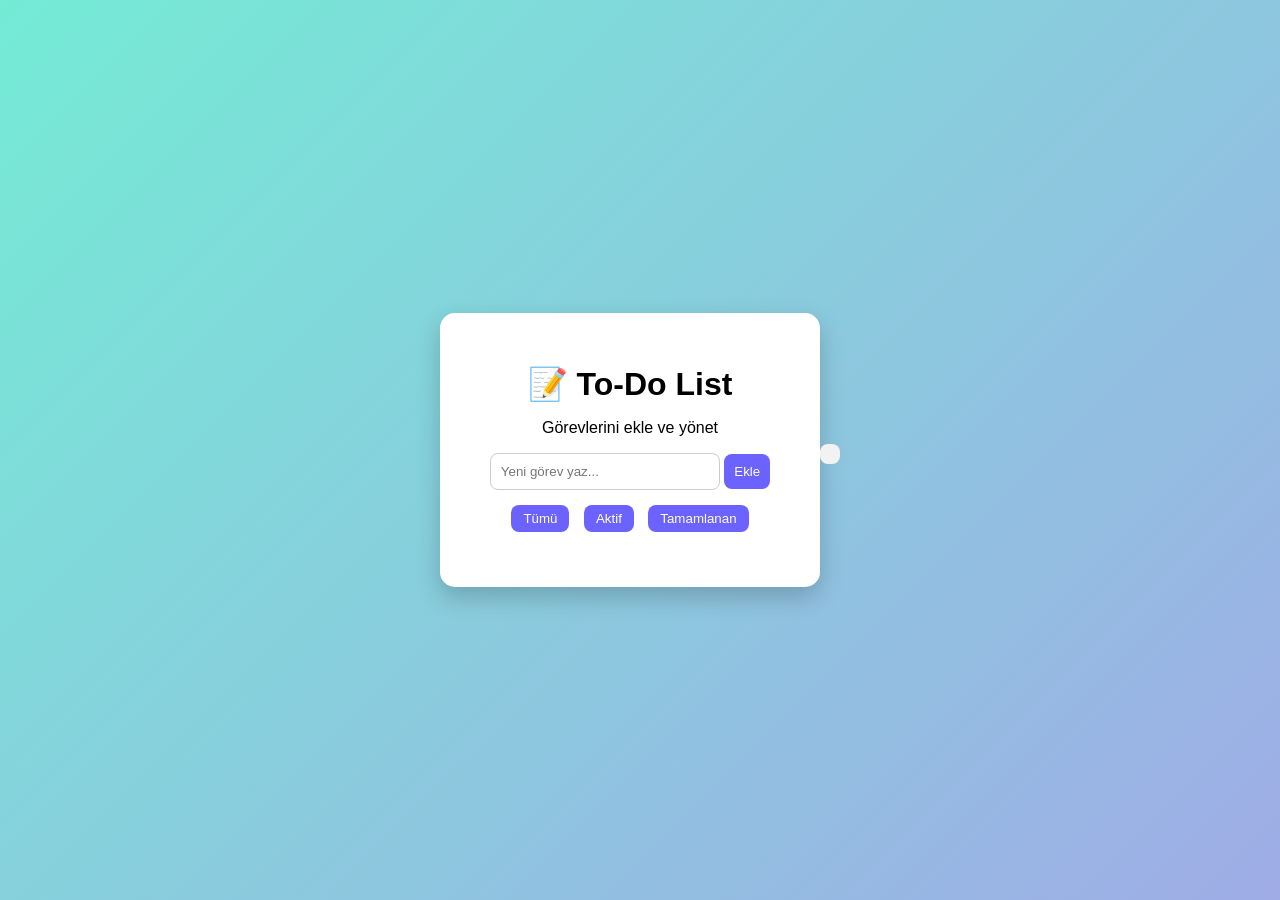
==== index.html @ dcb324ae "html değişti" ====
<!DOCTYPE html>
<html>
<head>
    <title>Melek ToDo App</title>
    <link rel="stylesheet" href="style.css">
</head>
<body>

    <div class="container">
        <h1>📝 To-Do List</h1>
        <p>Görevlerini ekle ve yönet</p>

        <div class="input-area">
            <input type="text" id="taskInput" placeholder="Yeni görev yaz...">
            <button onclick="addTask()">Ekle</button>
        </div>

        <div class="filters">
            <button onclick="filterTasks('all')">Tümü</button>
            <button onclick="filterTasks('active')">Aktif</button>
            <button onclick="filterTasks('completed')">Tamamlanan</button>
        </div>
        <ul id="taskList"></ul>
    </div>
<li>

    <script src="script.js"></script>
</body>
</html>
---- style.css ----
body {
    margin: 0;
    font-family: Arial, sans-serif;
    background: linear-gradient(135deg, #74ebd5, #9face6);
    height: 100vh;
    display: flex;
    justify-content: center;
    align-items: center;
}

.container {
    background: white;
    padding: 30px;
    border-radius: 15px;
    width: 320px;
    text-align: center;
    box-shadow: 0 10px 25px rgba(0,0,0,0.2);
}

h1 {
    margin-bottom: 5px;
}

.input-area {
    margin-top: 15px;
}

input {
    padding: 10px;
    width: 65%;
    border-radius: 8px;
    border: 1px solid #ccc;
}

button {
    padding: 10px;
    border: none;
    background: #6c63ff;
    color: white;
    border-radius: 8px;
    cursor: pointer;
}

button:hover {
    background: #574fd6;
}

ul {
    padding: 0;
    margin-top: 20px;
}

li {
    display: flex;
    align-items: center;
    justify-content: space-between;
    background: #f2f2f2;
    padding: 10px;
    margin-top: 8px;
    border-radius: 8px;
    gap: 10px;
}
li {
    display: flex;
    align-items: center;
    gap: 10px;
}
.filters {
    margin: 10px 0;
}

.filters button {
    margin: 5px;
    padding: 6px 12px;
    cursor: pointer;
}
li span {
    flex: 1;
    word-break: break-word;
}
li button {
    flex-shrink: 0;
}
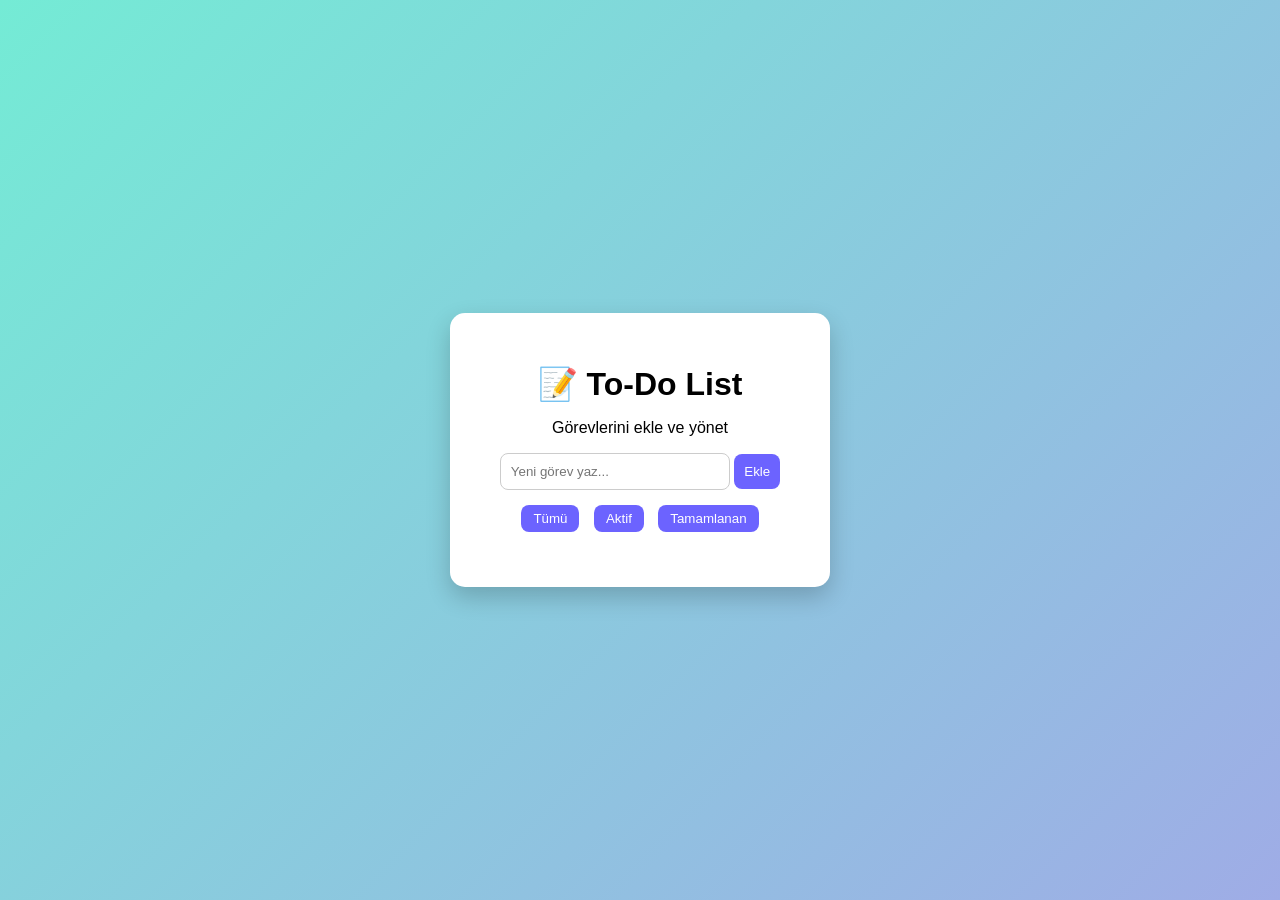
==== commit 922206a7: "html güncellendi" ====
--- a/index.html
+++ b/index.html
@@ -22,7 +22,6 @@
         </div>
         <ul id="taskList"></ul>
     </div>
-<li>
 
     <script src="script.js"></script>
 </body>
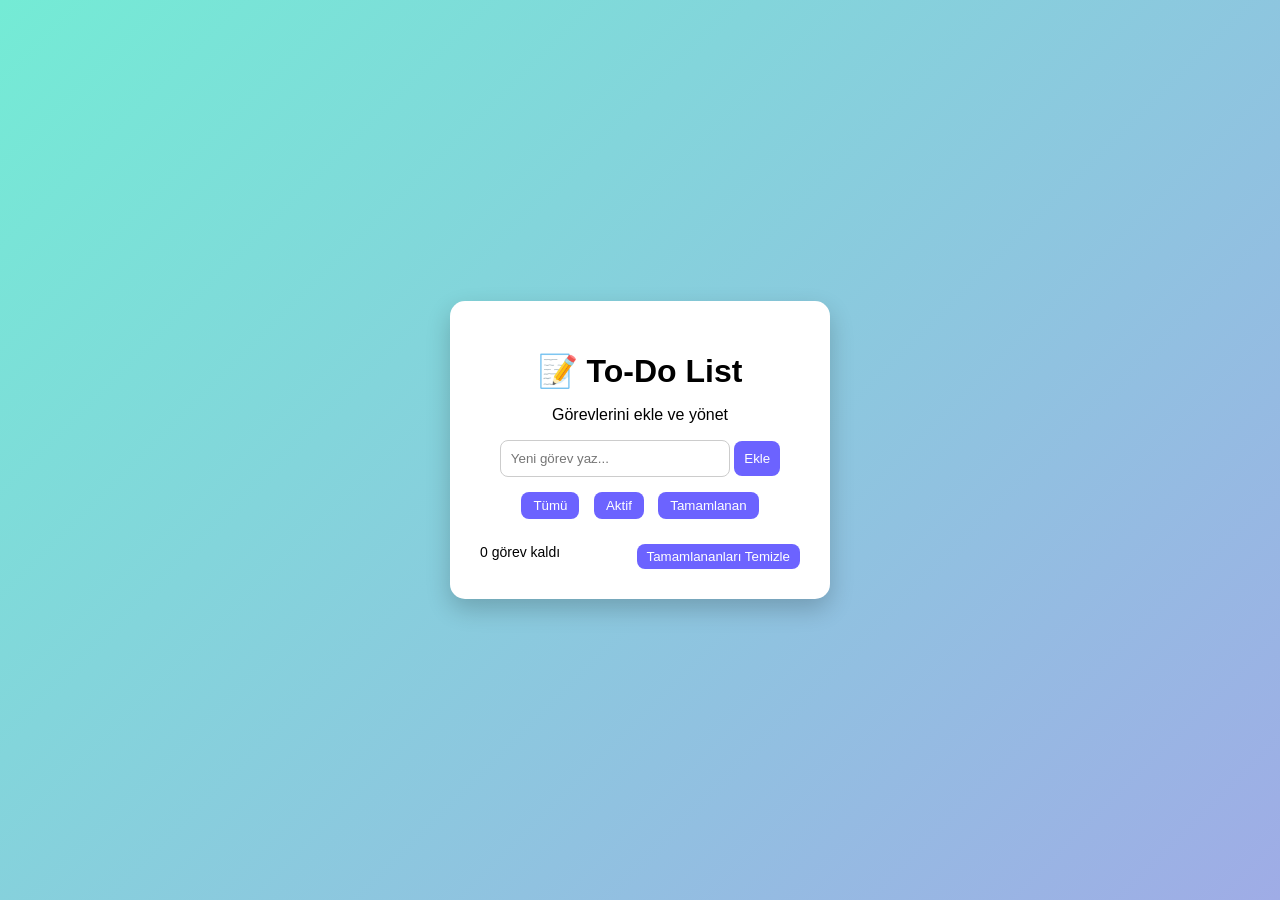
==== commit d6e0818d: "bütün kodlar güncellnendi" ====
--- a/index.html
+++ b/index.html
@@ -21,6 +21,10 @@
             <button onclick="filterTasks('completed')">Tamamlanan</button>
         </div>
         <ul id="taskList"></ul>
+        <div class="task-info">
+            <span id="taskCount">0 görev kaldı</span>
+            <button onclick="clearCompleted()">Tamamlananları Temizle</button>
+        </div>
     </div>
 
     <script src="script.js"></script>
--- a/style.css
+++ b/style.css
@@ -80,4 +80,15 @@
 }
 li button {
     flex-shrink: 0;
+}
+.task-info {
+    display: flex;
+    justify-content: space-between;
+    margin-top: 10px;
+    font-size: 14px;
+}
+
+.task-info button {
+    padding: 5px 10px;
+    cursor: pointer;
 }
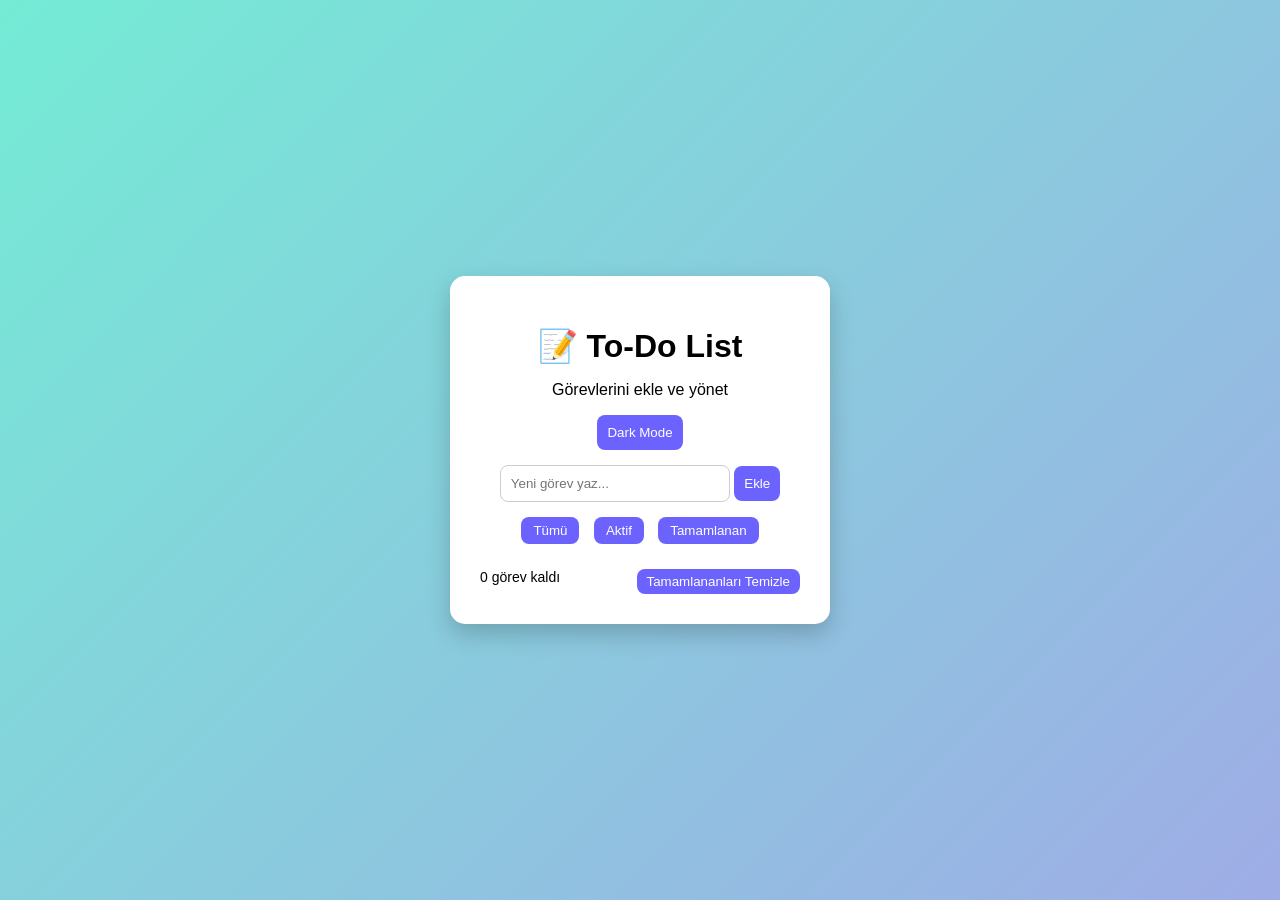
==== commit 7c382a32: "dark mode eklendi" ====
--- a/index.html
+++ b/index.html
@@ -5,11 +5,10 @@
     <link rel="stylesheet" href="style.css">
 </head>
 <body>
-
     <div class="container">
         <h1>📝 To-Do List</h1>
         <p>Görevlerini ekle ve yönet</p>
-
+        <button onclick="toggleDarkMode()" id="darkModeBtn">Dark Mode</button>
         <div class="input-area">
             <input type="text" id="taskInput" placeholder="Yeni görev yaz...">
             <button onclick="addTask()">Ekle</button>
--- a/style.css
+++ b/style.css
@@ -91,4 +91,24 @@
 .task-info button {
     padding: 5px 10px;
     cursor: pointer;
+}
+/* Dark Mode */
+.dark {
+    background-color: #1e1e1e;
+    color: white;
+}
+
+.dark li {
+    background-color: #2c2c2c;
+}
+
+.dark input,
+.dark button {
+    background-color: #444;
+    color: white;
+    border: none;
+}
+
+.dark button:hover {
+    background-color: #666;
 }
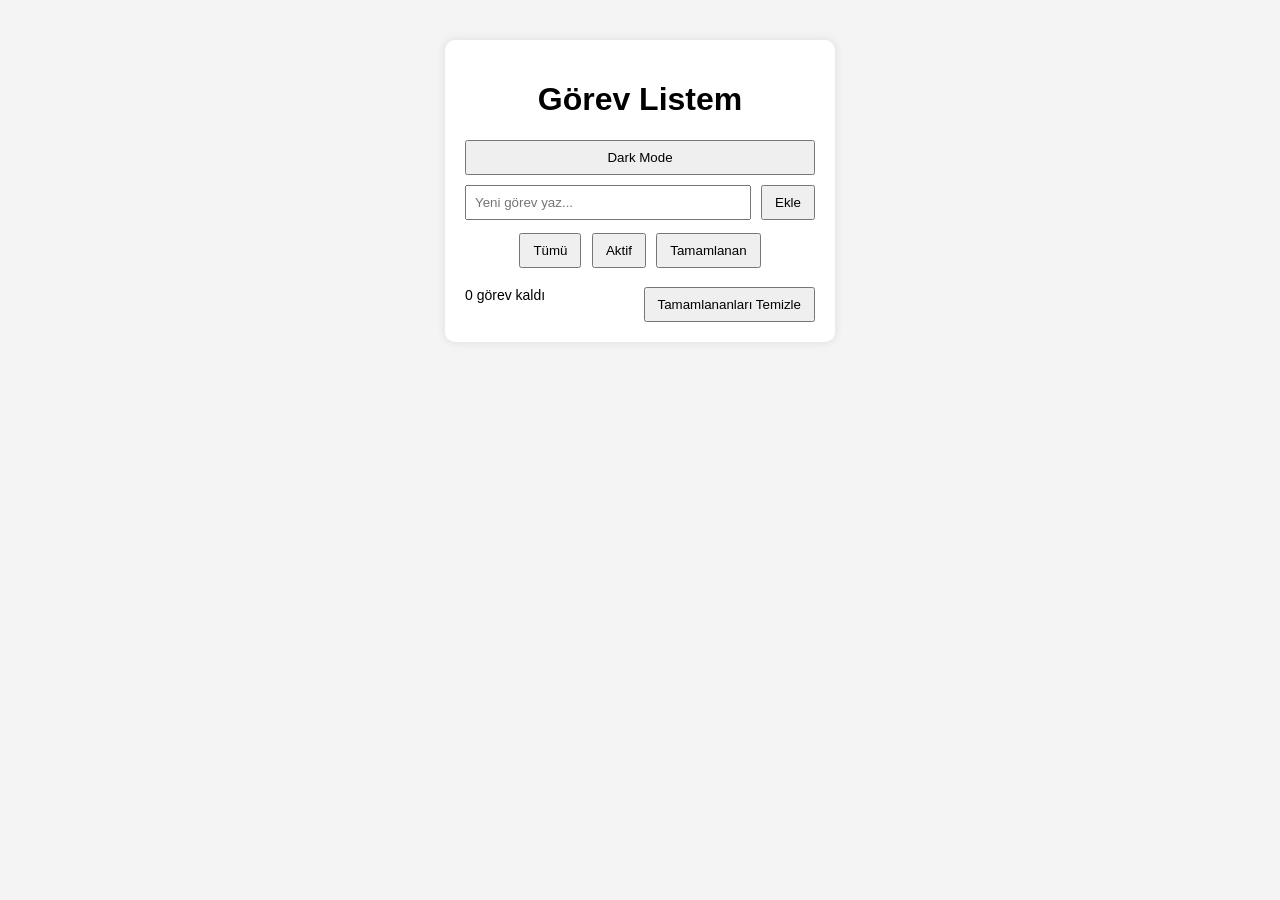
==== commit d28f138b: "bütün kodlar güncellendi" ====
--- a/index.html
+++ b/index.html
@@ -1,31 +1,36 @@
 <!DOCTYPE html>
-<html>
+<html lang="tr">
 <head>
-    <title>Melek ToDo App</title>
+    <meta charset="UTF-8">
+    <title>Görev Listem</title>
     <link rel="stylesheet" href="style.css">
 </head>
 <body>
-    <div class="container">
-        <h1>📝 To-Do List</h1>
-        <p>Görevlerini ekle ve yönet</p>
-        <button onclick="toggleDarkMode()" id="darkModeBtn">Dark Mode</button>
-        <div class="input-area">
-            <input type="text" id="taskInput" placeholder="Yeni görev yaz...">
-            <button onclick="addTask()">Ekle</button>
-        </div>
 
-        <div class="filters">
-            <button onclick="filterTasks('all')">Tümü</button>
-            <button onclick="filterTasks('active')">Aktif</button>
-            <button onclick="filterTasks('completed')">Tamamlanan</button>
-        </div>
-        <ul id="taskList"></ul>
-        <div class="task-info">
-            <span id="taskCount">0 görev kaldı</span>
-            <button onclick="clearCompleted()">Tamamlananları Temizle</button>
-        </div>
+<div class="container">
+    <h1>Görev Listem</h1>
+
+    <button class="dark-btn" onclick="toggleDarkMode()">Dark Mode</button>
+
+    <div class="input-area">
+        <input type="text" id="taskInput" placeholder="Yeni görev yaz...">
+        <button onclick="addTask()">Ekle</button>
     </div>
 
-    <script src="script.js"></script>
+    <div class="filters">
+        <button onclick="filterTasks('all')">Tümü</button>
+        <button onclick="filterTasks('active')">Aktif</button>
+        <button onclick="filterTasks('completed')">Tamamlanan</button>
+    </div>
+
+    <ul id="taskList"></ul>
+
+    <div class="task-info">
+        <span id="taskCount">0 görev kaldı</span>
+        <button onclick="clearCompleted()">Tamamlananları Temizle</button>
+    </div>
+</div>
+
+<script src="script.js"></script>
 </body>
 </html>
--- a/style.css
+++ b/style.css
@@ -1,86 +1,68 @@
 body {
-    margin: 0;
     font-family: Arial, sans-serif;
-    background: linear-gradient(135deg, #74ebd5, #9face6);
-    height: 100vh;
+    background: #f4f4f4;
     display: flex;
     justify-content: center;
-    align-items: center;
+    margin-top: 40px;
 }
 
 .container {
     background: white;
-    padding: 30px;
-    border-radius: 15px;
-    width: 320px;
-    text-align: center;
-    box-shadow: 0 10px 25px rgba(0,0,0,0.2);
+    padding: 20px;
+    width: 350px;
+    border-radius: 10px;
+    box-shadow: 0 0 10px rgba(0,0,0,0.1);
 }
 
 h1 {
-    margin-bottom: 5px;
+    text-align: center;
 }
 
 .input-area {
-    margin-top: 15px;
+    display: flex;
+    gap: 10px;
 }
 
 input {
-    padding: 10px;
-    width: 65%;
-    border-radius: 8px;
-    border: 1px solid #ccc;
+    flex: 1;
+    padding: 8px;
 }
 
 button {
-    padding: 10px;
-    border: none;
-    background: #6c63ff;
-    color: white;
-    border-radius: 8px;
+    padding: 8px 12px;
     cursor: pointer;
 }
 
-button:hover {
-    background: #574fd6;
+.filters {
+    margin-top: 10px;
+    text-align: center;
+}
+
+.filters button {
+    margin: 3px;
 }
 
 ul {
+    list-style: none;
     padding: 0;
-    margin-top: 20px;
+    margin-top: 10px;
 }
 
 li {
     display: flex;
     align-items: center;
-    justify-content: space-between;
+    gap: 10px;
     background: #f2f2f2;
-    padding: 10px;
+    padding: 8px;
     margin-top: 8px;
-    border-radius: 8px;
-    gap: 10px;
-}
-li {
-    display: flex;
-    align-items: center;
-    gap: 10px;
-}
-.filters {
-    margin: 10px 0;
+    border-radius: 6px;
 }
 
-.filters button {
-    margin: 5px;
-    padding: 6px 12px;
-    cursor: pointer;
-}
 li span {
     flex: 1;
     word-break: break-word;
 }
-li button {
-    flex-shrink: 0;
-}
+
 .task-info {
     display: flex;
     justify-content: space-between;
@@ -88,27 +70,28 @@
     font-size: 14px;
 }
 
-.task-info button {
-    padding: 5px 10px;
-    cursor: pointer;
+.dark-btn {
+    margin-bottom: 10px;
+    width: 100%;
 }
+
 /* Dark Mode */
 .dark {
-    background-color: #1e1e1e;
+    background-color: #121212;
     color: white;
 }
 
+.dark .container {
+    background-color: #1e1e1e;
+}
+
 .dark li {
-    background-color: #2c2c2c;
+    background-color: #2a2a2a;
 }
 
 .dark input,
 .dark button {
-    background-color: #444;
+    background-color: #333;
     color: white;
     border: none;
-}
-
-.dark button:hover {
-    background-color: #666;
 }
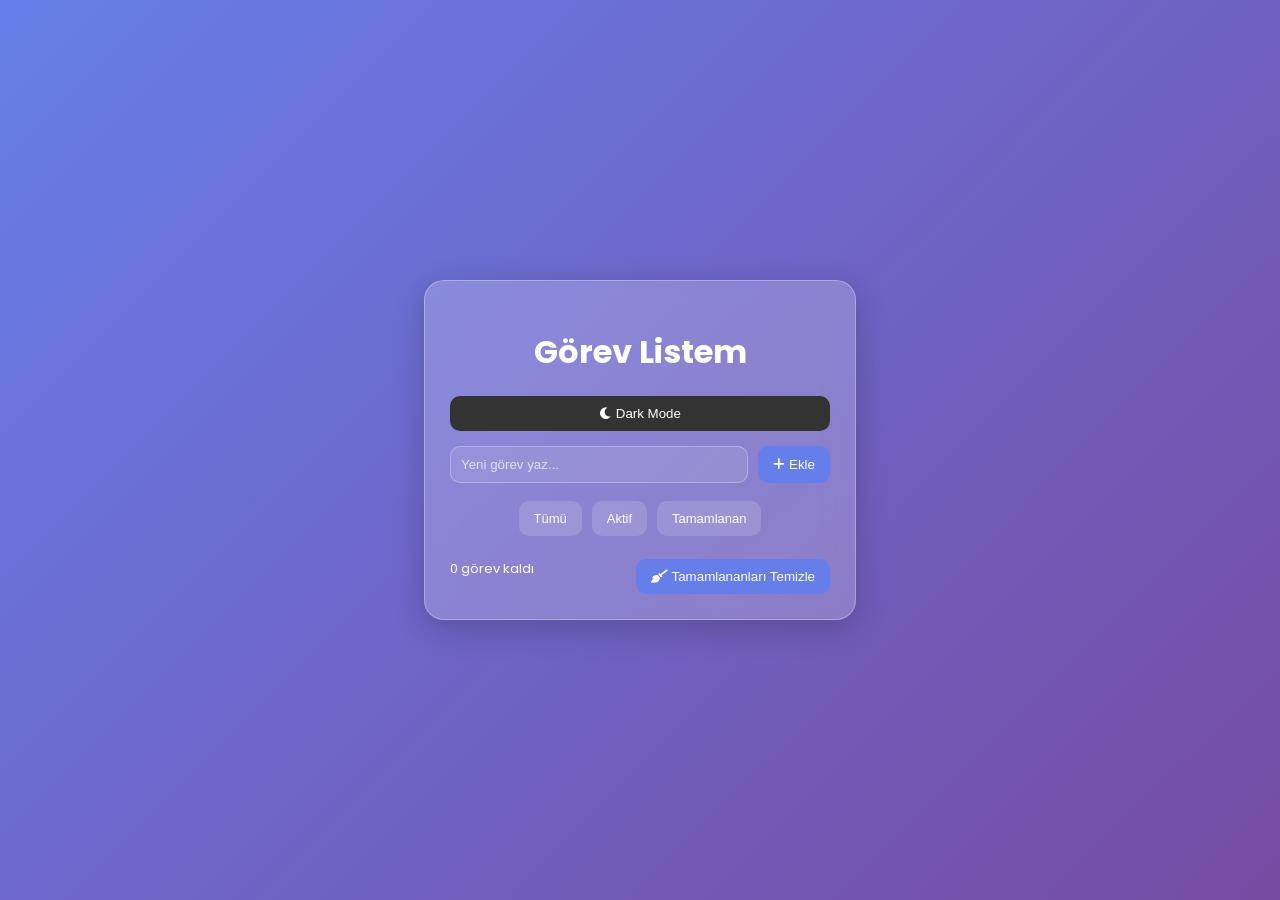
==== commit 491ac692: "kodlar güncellendi" ====
--- a/index.html
+++ b/index.html
@@ -2,7 +2,10 @@
 <html lang="tr">
 <head>
     <meta charset="UTF-8">
+    <meta name="viewport" content="width=device-width, initial-scale=1.0">
     <title>Görev Listem</title>
+    <link href="https://fonts.googleapis.com/css2?family=Poppins:wght@300;400;600&display=swap" rel="stylesheet">
+    <link rel="stylesheet" href="https://cdnjs.cloudflare.com/ajax/libs/font-awesome/6.0.0/css/all.min.css">
     <link rel="stylesheet" href="style.css">
 </head>
 <body>
@@ -10,11 +13,13 @@
 <div class="container">
     <h1>Görev Listem</h1>
 
-    <button class="dark-btn" onclick="toggleDarkMode()">Dark Mode</button>
+    <button class="dark-btn" onclick="toggleDarkMode()">
+        <i class="fas fa-moon"></i> Dark Mode
+    </button>
 
     <div class="input-area">
         <input type="text" id="taskInput" placeholder="Yeni görev yaz...">
-        <button onclick="addTask()">Ekle</button>
+        <button onclick="addTask()"><i class="fas fa-plus"></i> Ekle</button>
     </div>
 
     <div class="filters">
@@ -27,7 +32,7 @@
 
     <div class="task-info">
         <span id="taskCount">0 görev kaldı</span>
-        <button onclick="clearCompleted()">Tamamlananları Temizle</button>
+        <button onclick="clearCompleted()"><i class="fas fa-broom"></i> Tamamlananları Temizle</button>
     </div>
 </div>
 
--- a/style.css
+++ b/style.css
@@ -1,97 +1,91 @@
 body {
-    font-family: Arial, sans-serif;
-    background: #f4f4f4;
+    font-family: 'Poppins', sans-serif; /* Modern yazı tipi */
+    background: linear-gradient(135deg, #667eea 0%, #764ba2 100%); /* Dinamik arka plan */
     display: flex;
     justify-content: center;
-    margin-top: 40px;
+    align-items: center;
+    min-height: 100vh;
+    margin: 0;
 }
 
 .container {
-    background: white;
-    padding: 20px;
-    width: 350px;
-    border-radius: 10px;
-    box-shadow: 0 0 10px rgba(0,0,0,0.1);
+    background: rgba(255, 255, 255, 0.2); /* Cam efekti */
+    backdrop-filter: blur(15px); /* Arkayı bulanıklaştırma */
+    -webkit-backdrop-filter: blur(15px);
+    padding: 25px;
+    width: 380px;
+    border-radius: 20px;
+    box-shadow: 0 8px 32px rgba(0, 0, 0, 0.2);
+    border: 1px solid rgba(255, 255, 255, 0.3);
+    color: white;
 }
 
-h1 {
-    text-align: center;
-}
+h1 { text-align: center; margin-bottom: 20px; }
 
-.input-area {
-    display: flex;
-    gap: 10px;
-}
+.input-area { display: flex; gap: 10px; }
 
 input {
     flex: 1;
-    padding: 8px;
+    padding: 10px;
+    border-radius: 10px;
+    border: 1px solid rgba(255, 255, 255, 0.3);
+    background: rgba(255, 255, 255, 0.1);
+    color: white;
+    outline: none;
 }
 
+input::placeholder { color: rgba(255, 255, 255, 0.7); }
+
 button {
-    padding: 8px 12px;
+    padding: 10px 15px;
     cursor: pointer;
+    border-radius: 10px;
+    border: none;
+    background: #667eea;
+    color: white;
+    transition: 0.3s ease;
 }
 
-.filters {
-    margin-top: 10px;
-    text-align: center;
-}
+button:hover { transform: scale(1.05); background: #5a67d8; }
+
+.filters { margin: 15px 0; text-align: center; }
 
 .filters button {
     margin: 3px;
+    background: rgba(255, 255, 255, 0.15);
+    font-size: 13px;
 }
 
-ul {
-    list-style: none;
-    padding: 0;
-    margin-top: 10px;
-}
+ul { list-style: none; padding: 0; margin-top: 15px; }
 
 li {
     display: flex;
     align-items: center;
     gap: 10px;
-    background: #f2f2f2;
-    padding: 8px;
-    margin-top: 8px;
-    border-radius: 6px;
+    background: rgba(255, 255, 255, 0.1);
+    padding: 10px;
+    margin-top: 10px;
+    border-radius: 12px;
+    border: 1px solid rgba(255, 255, 255, 0.1);
 }
 
-li span {
-    flex: 1;
-    word-break: break-word;
+/* Tamamlanan görev için stil ekledik */
+.completed-text {
+    text-decoration: line-through;
+    opacity: 0.6;
 }
 
 .task-info {
     display: flex;
     justify-content: space-between;
-    margin-top: 10px;
-    font-size: 14px;
+    margin-top: 20px;
+    font-size: 13px;
 }
 
-.dark-btn {
-    margin-bottom: 10px;
-    width: 100%;
-}
+.dark-btn { width: 100%; margin-bottom: 15px; background: #333; }
 
 /* Dark Mode */
 .dark {
-    background-color: #121212;
-    color: white;
+    background: linear-gradient(135deg, #1a1a2e 0%, #16213e 100%);
 }
-
-.dark .container {
-    background-color: #1e1e1e;
-}
-
-.dark li {
-    background-color: #2a2a2a;
-}
-
-.dark input,
-.dark button {
-    background-color: #333;
-    color: white;
-    border: none;
-}+.dark .container { background: rgba(0, 0, 0, 0.4); }
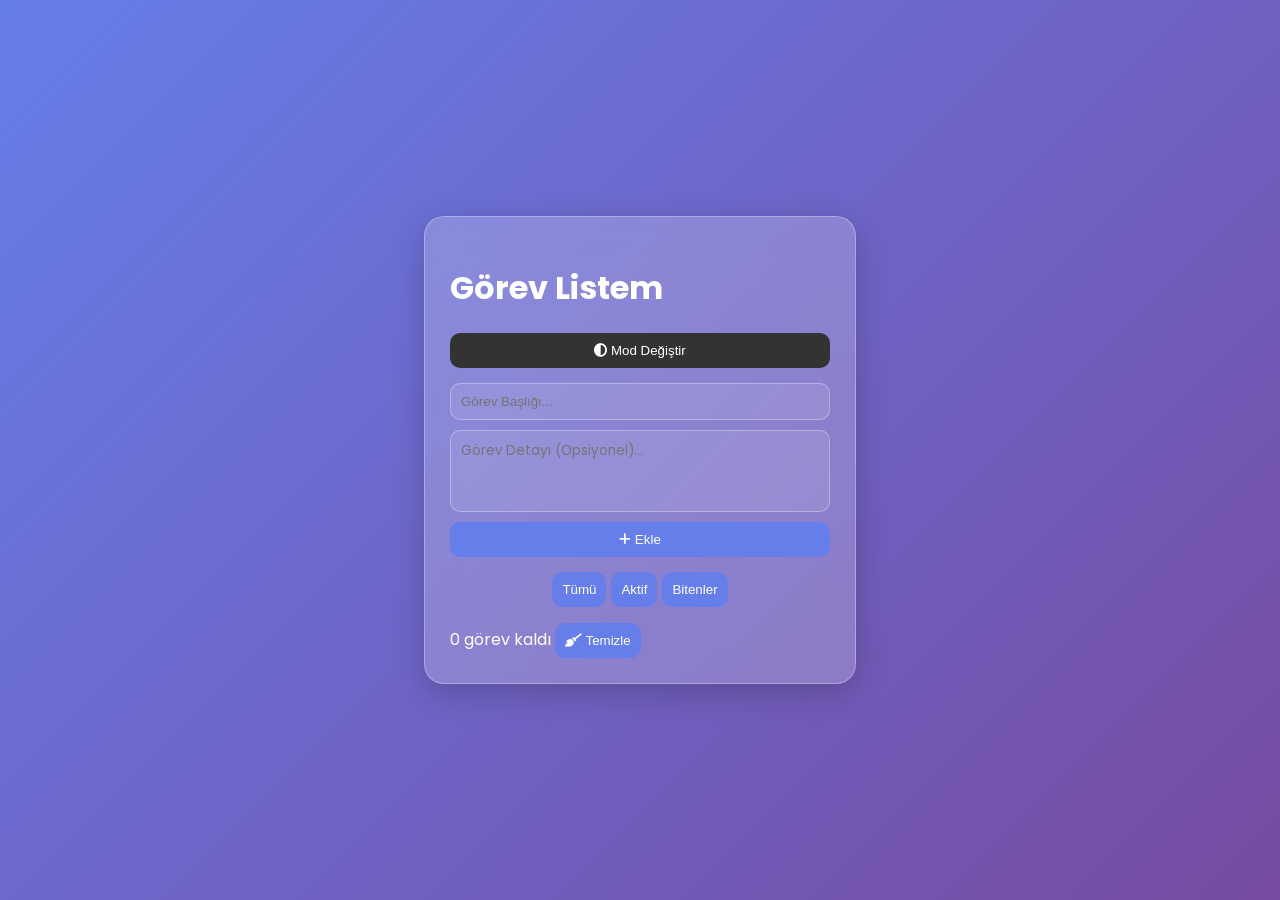
==== commit 3e0c1a86: "notlara başlık eklendi" ====
--- a/index.html
+++ b/index.html
@@ -3,7 +3,7 @@
 <head>
     <meta charset="UTF-8">
     <meta name="viewport" content="width=device-width, initial-scale=1.0">
-    <title>Görev Listem</title>
+    <title>Profesyonel Görev Listem</title>
     <link href="https://fonts.googleapis.com/css2?family=Poppins:wght@300;400;600&display=swap" rel="stylesheet">
     <link rel="stylesheet" href="https://cdnjs.cloudflare.com/ajax/libs/font-awesome/6.0.0/css/all.min.css">
     <link rel="stylesheet" href="style.css">
@@ -14,25 +14,26 @@
     <h1>Görev Listem</h1>
 
     <button class="dark-btn" onclick="toggleDarkMode()">
-        <i class="fas fa-moon"></i> Dark Mode
+        <i class="fas fa-adjust"></i> Mod Değiştir
     </button>
 
     <div class="input-area">
-        <input type="text" id="taskInput" placeholder="Yeni görev yaz...">
+        <input type="text" id="taskInput" placeholder="Görev Başlığı...">
+        <textarea id="taskDetail" placeholder="Görev Detayı (Opsiyonel)..."></textarea>
         <button onclick="addTask()"><i class="fas fa-plus"></i> Ekle</button>
     </div>
 
     <div class="filters">
         <button onclick="filterTasks('all')">Tümü</button>
         <button onclick="filterTasks('active')">Aktif</button>
-        <button onclick="filterTasks('completed')">Tamamlanan</button>
+        <button onclick="filterTasks('completed')">Bitenler</button>
     </div>
 
     <ul id="taskList"></ul>
 
     <div class="task-info">
         <span id="taskCount">0 görev kaldı</span>
-        <button onclick="clearCompleted()"><i class="fas fa-broom"></i> Tamamlananları Temizle</button>
+        <button onclick="clearCompleted()"><i class="fas fa-broom"></i> Temizle</button>
     </div>
 </div>
 
--- a/style.css
+++ b/style.css
@@ -1,91 +1,63 @@
 body {
-    font-family: 'Poppins', sans-serif; /* Modern yazı tipi */
-    background: linear-gradient(135deg, #667eea 0%, #764ba2 100%); /* Dinamik arka plan */
-    display: flex;
-    justify-content: center;
-    align-items: center;
-    min-height: 100vh;
-    margin: 0;
+    font-family: 'Poppins', sans-serif;
+    background: linear-gradient(135deg, #667eea 0%, #764ba2 100%);
+    display: flex; justify-content: center; align-items: center;
+    min-height: 100vh; margin: 0;
 }
 
 .container {
-    background: rgba(255, 255, 255, 0.2); /* Cam efekti */
-    backdrop-filter: blur(15px); /* Arkayı bulanıklaştırma */
+    background: rgba(255, 255, 255, 0.2);
+    backdrop-filter: blur(15px);
     -webkit-backdrop-filter: blur(15px);
-    padding: 25px;
-    width: 380px;
-    border-radius: 20px;
+    padding: 25px; width: 380px; border-radius: 20px;
     box-shadow: 0 8px 32px rgba(0, 0, 0, 0.2);
-    border: 1px solid rgba(255, 255, 255, 0.3);
-    color: white;
+    border: 1px solid rgba(255, 255, 255, 0.3); color: white;
 }
 
-h1 { text-align: center; margin-bottom: 20px; }
+.input-area { display: flex; flex-direction: column; gap: 10px; }
 
-.input-area { display: flex; gap: 10px; }
+textarea {
+    background: rgba(255, 255, 255, 0.1); border: 1px solid rgba(255, 255, 255, 0.3);
+    border-radius: 10px; padding: 10px; color: white; outline: none; resize: none;
+    font-family: inherit; height: 60px;
+}
 
 input {
-    flex: 1;
-    padding: 10px;
-    border-radius: 10px;
-    border: 1px solid rgba(255, 255, 255, 0.3);
-    background: rgba(255, 255, 255, 0.1);
-    color: white;
-    outline: none;
+    padding: 10px; border-radius: 10px; border: 1px solid rgba(255, 255, 255, 0.3);
+    background: rgba(255, 255, 255, 0.1); color: white; outline: none;
 }
 
-input::placeholder { color: rgba(255, 255, 255, 0.7); }
-
 button {
-    padding: 10px 15px;
-    cursor: pointer;
-    border-radius: 10px;
-    border: none;
-    background: #667eea;
-    color: white;
-    transition: 0.3s ease;
+    padding: 10px; cursor: pointer; border-radius: 10px; border: none;
+    background: #667eea; color: white; transition: 0.3s;
 }
 
-button:hover { transform: scale(1.05); background: #5a67d8; }
+.filters { margin: 15px 0; display: flex; justify-content: center; gap: 5px; }
 
-.filters { margin: 15px 0; text-align: center; }
+ul { list-style: none; padding: 0; }
 
-.filters button {
-    margin: 3px;
-    background: rgba(255, 255, 255, 0.15);
-    font-size: 13px;
+li {
+    background: rgba(255, 255, 255, 0.1); margin-top: 10px;
+    border-radius: 12px; display: flex; flex-direction: column;
+    border: 1px solid rgba(255, 255, 255, 0.1); overflow: hidden;
 }
 
-ul { list-style: none; padding: 0; margin-top: 15px; }
-
-li {
-    display: flex;
-    align-items: center;
-    gap: 10px;
-    background: rgba(255, 255, 255, 0.1);
-    padding: 10px;
-    margin-top: 10px;
-    border-radius: 12px;
-    border: 1px solid rgba(255, 255, 255, 0.1);
+.task-header {
+    display: flex; align-items: center; padding: 12px; cursor: pointer; gap: 10px;
 }
 
-/* Tamamlanan görev için stil ekledik */
-.completed-text {
-    text-decoration: line-through;
-    opacity: 0.6;
+.task-header span { flex: 1; font-weight: 400; }
+
+.task-content {
+    display: none; padding: 0 15px 15px 40px; font-size: 0.85rem;
+    color: rgba(255, 255, 255, 0.8); word-break: break-word;
 }
 
-.task-info {
-    display: flex;
-    justify-content: space-between;
-    margin-top: 20px;
-    font-size: 13px;
-}
+.show-detail { display: block; } /* Detay gösterim sınıfı */
+
+.completed-text { text-decoration: line-through; opacity: 0.6; }
+
+.delete-btn { background: #ff4d4d; padding: 5px 10px; }
 
 .dark-btn { width: 100%; margin-bottom: 15px; background: #333; }
-
-/* Dark Mode */
-.dark {
-    background: linear-gradient(135deg, #1a1a2e 0%, #16213e 100%);
-}
-.dark .container { background: rgba(0, 0, 0, 0.4); }+.dark { background: linear-gradient(135deg, #1a1a2e 0%, #16213e 100%); }
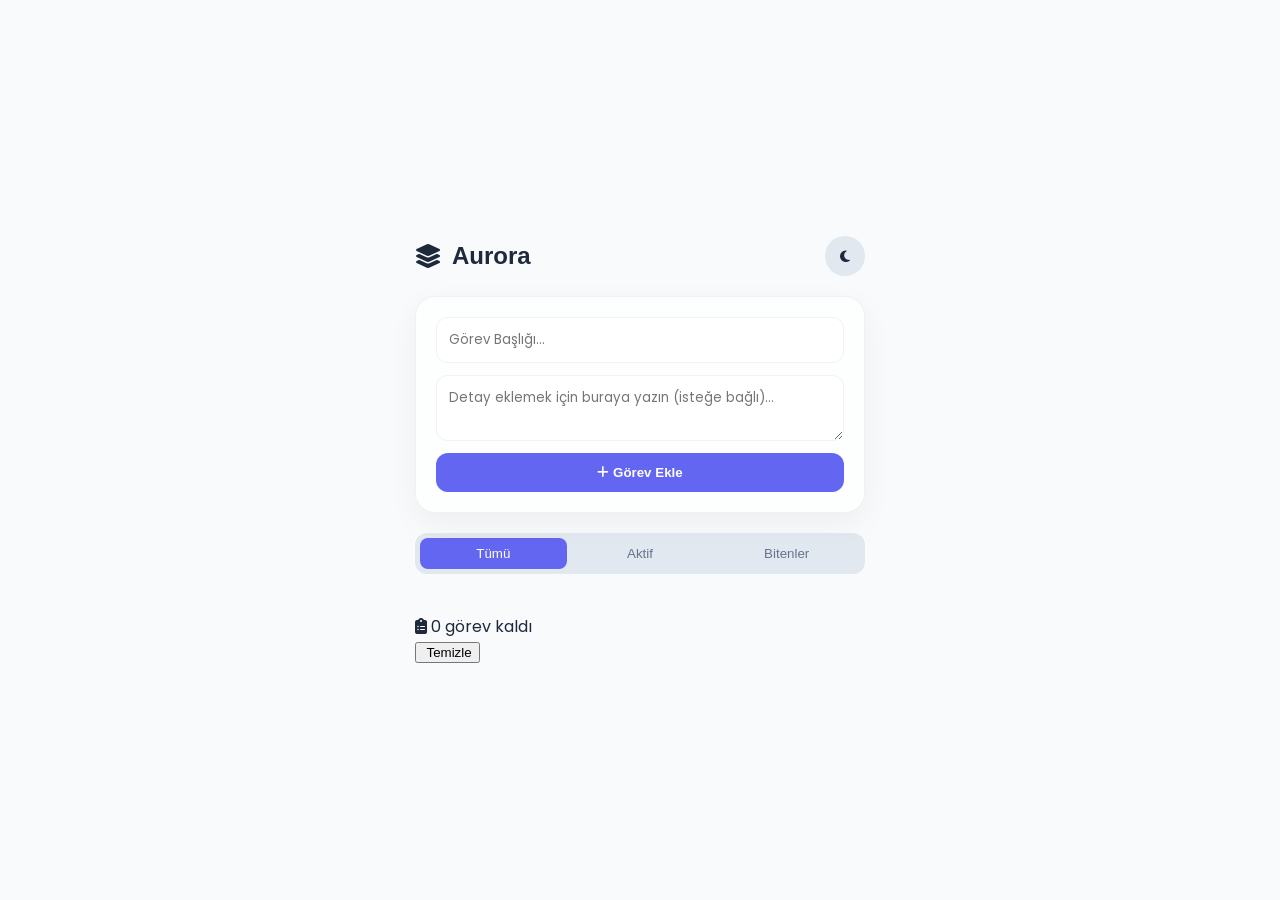
==== commit 9fd41ebd: "görünüm tamamen değişti" ====
--- a/index.html
+++ b/index.html
@@ -3,38 +3,47 @@
 <head>
     <meta charset="UTF-8">
     <meta name="viewport" content="width=device-width, initial-scale=1.0">
-    <title>Profesyonel Görev Listem</title>
+    <title>Aurora Task Manager</title>
     <link href="https://fonts.googleapis.com/css2?family=Poppins:wght@300;400;600&display=swap" rel="stylesheet">
-    <link rel="stylesheet" href="https://cdnjs.cloudflare.com/ajax/libs/font-awesome/6.0.0/css/all.min.css">
+    <link rel="stylesheet" href="https://cdnjs.cloudflare.com/ajax/libs/font-awesome/6.4.0/css/all.min.css">
     <link rel="stylesheet" href="style.css">
 </head>
-<body>
+<body class="light-theme"> <div class="aurora-container">
+    <header class="main-header">
+        <div class="logo-area">
+            <i class="fas fa-layer-group"></i>
+            <span>Aurora</span>
+        </div>
+        <button class="theme-toggle" onclick="toggleDarkMode()">
+            <i class="fas fa-moon"></i>
+        </button>
+    </header>
 
-<div class="container">
-    <h1>Görev Listem</h1>
-
-    <button class="dark-btn" onclick="toggleDarkMode()">
-        <i class="fas fa-adjust"></i> Mod Değiştir
-    </button>
-
-    <div class="input-area">
-        <input type="text" id="taskInput" placeholder="Görev Başlığı...">
-        <textarea id="taskDetail" placeholder="Görev Detayı (Opsiyonel)..."></textarea>
-        <button onclick="addTask()"><i class="fas fa-plus"></i> Ekle</button>
+    <div class="glass-card input-section">
+        <input type="text" id="taskInput" placeholder="Görev Başlığı..." autocomplete="off">
+        <textarea id="taskDetail" placeholder="Detay eklemek için buraya yazın (isteğe bağlı)..."></textarea>
+        <button class="add-btn" onclick="addTask()">
+            <i class="fas fa-plus"></i> Görev Ekle
+        </button>
     </div>
 
-    <div class="filters">
-        <button onclick="filterTasks('all')">Tümü</button>
-        <button onclick="filterTasks('active')">Aktif</button>
-        <button onclick="filterTasks('completed')">Bitenler</button>
-    </div>
+    <nav class="filter-bar">
+        <button onclick="filterTasks('all')" class="filter-btn active">Tümü</button>
+        <button onclick="filterTasks('active')" class="filter-btn">Aktif</button>
+        <button onclick="filterTasks('completed')" class="filter-btn">Bitenler</button>
+    </nav>
 
-    <ul id="taskList"></ul>
+    <ul id="taskList" class="task-grid"></ul>
 
-    <div class="task-info">
-        <span id="taskCount">0 görev kaldı</span>
-        <button onclick="clearCompleted()"><i class="fas fa-broom"></i> Temizle</button>
-    </div>
+    <footer class="status-bar">
+        <div class="count-chip">
+            <i class="fas fa-clipboard-list"></i>
+            <span id="taskCount">0 görev kaldı</span>
+        </div>
+        <button class="clean-btn" onclick="clearCompleted()">
+            <i class="fas fa-sparkles"></i> Temizle
+        </button>
+    </footer>
 </div>
 
 <script src="script.js"></script>
--- a/style.css
+++ b/style.css
@@ -1,63 +1,146 @@
+:root {
+    /* Açık Tema Renkleri */
+    --bg-color: #f8fafc;
+    --card-bg: rgba(255, 255, 255, 0.7);
+    --card-border: rgba(0, 0, 0, 0.05);
+    --input-bg: #ffffff;
+    --text-main: #1e293b;
+    --text-sub: #64748b;
+    --accent: #6366f1;
+    --filter-bg: #e2e8f0;
+}
+
+body.dark-theme {
+    /* Gece Modu (Tam Siyah) Renkleri */
+    --bg-color: #000000;
+    --card-bg: rgba(18, 18, 18, 0.8);
+    --card-border: rgba(255, 255, 255, 0.1);
+    --input-bg: #121212;
+    --text-main: #f8fafc;
+    --text-sub: #94a3b8;
+    --filter-bg: #1e1e1e;
+}
+
 body {
     font-family: 'Poppins', sans-serif;
-    background: linear-gradient(135deg, #667eea 0%, #764ba2 100%);
-    display: flex; justify-content: center; align-items: center;
-    min-height: 100vh; margin: 0;
+    background-color: var(--bg-color);
+    color: var(--text-main);
+    margin: 0;
+    display: flex;
+    justify-content: center;
+    align-items: center;
+    min-height: 100vh;
+    transition: background-color 0.4s ease, color 0.4s ease;
 }
 
-.container {
-    background: rgba(255, 255, 255, 0.2);
-    backdrop-filter: blur(15px);
-    -webkit-backdrop-filter: blur(15px);
-    padding: 25px; width: 380px; border-radius: 20px;
-    box-shadow: 0 8px 32px rgba(0, 0, 0, 0.2);
-    border: 1px solid rgba(255, 255, 255, 0.3); color: white;
+.aurora-container {
+    width: 90%;
+    max-width: 450px;
+    display: flex;
+    flex-direction: column;
+    gap: 20px;
+    padding: 20px;
 }
 
-.input-area { display: flex; flex-direction: column; gap: 10px; }
-
-textarea {
-    background: rgba(255, 255, 255, 0.1); border: 1px solid rgba(255, 255, 255, 0.3);
-    border-radius: 10px; padding: 10px; color: white; outline: none; resize: none;
-    font-family: inherit; height: 60px;
+.main-header {
+    display: flex;
+    justify-content: space-between;
+    align-items: center;
 }
 
-input {
-    padding: 10px; border-radius: 10px; border: 1px solid rgba(255, 255, 255, 0.3);
-    background: rgba(255, 255, 255, 0.1); color: white; outline: none;
+.logo-area {
+    display: flex;
+    align-items: center;
+    gap: 10px;
+    font-size: 1.5rem;
+    font-weight: 600;
 }
 
-button {
-    padding: 10px; cursor: pointer; border-radius: 10px; border: none;
-    background: #667eea; color: white; transition: 0.3s;
+.glass-card {
+    background: var(--card-bg);
+    backdrop-filter: blur(10px);
+    -webkit-backdrop-filter: blur(10px);
+    border: 1px solid var(--card-border);
+    border-radius: 20px;
+    padding: 20px;
+    box-shadow: 0 10px 30px rgba(0, 0, 0, 0.05);
+    display: flex;
+    flex-direction: column;
+    gap: 12px;
 }
 
-.filters { margin: 15px 0; display: flex; justify-content: center; gap: 5px; }
+input, textarea {
+    background: var(--input-bg);
+    border: 1px solid var(--card-border);
+    border-radius: 12px;
+    padding: 12px;
+    color: var(--text-main);
+    font-family: inherit;
+    outline: none;
+    transition: border-color 0.3s;
+}
 
-ul { list-style: none; padding: 0; }
+input:focus { border-color: var(--accent); }
+
+.add-btn {
+    background: var(--accent);
+    color: white;
+    font-weight: 600;
+    padding: 12px;
+    border-radius: 12px;
+    border: none;
+    cursor: pointer;
+}
+
+.filter-bar {
+    display: flex;
+    background: var(--filter-bg);
+    padding: 5px;
+    border-radius: 12px;
+}
+
+.filter-btn {
+    flex: 1;
+    padding: 8px;
+    border-radius: 8px;
+    background: transparent;
+    color: var(--text-sub);
+    border: none;
+    cursor: pointer;
+}
+
+.filter-btn.active {
+    background: var(--accent);
+    color: white;
+}
+
+.task-grid { list-style: none; padding: 0; margin: 0; display: flex; flex-direction: column; gap: 10px; }
 
 li {
-    background: rgba(255, 255, 255, 0.1); margin-top: 10px;
-    border-radius: 12px; display: flex; flex-direction: column;
-    border: 1px solid rgba(255, 255, 255, 0.1); overflow: hidden;
+    background: var(--card-bg);
+    border: 1px solid var(--card-border);
+    border-radius: 15px;
+    overflow: hidden;
 }
 
-.task-header {
-    display: flex; align-items: center; padding: 12px; cursor: pointer; gap: 10px;
+.task-header { display: flex; align-items: center; padding: 15px; gap: 12px; cursor: pointer; }
+
+.task-content {
+    display: none;
+    padding: 0 15px 15px 42px;
+    font-size: 0.85rem;
+    color: var(--text-sub);
+    border-top: 1px solid var(--card-border);
 }
 
-.task-header span { flex: 1; font-weight: 400; }
+.show-detail { display: block; }
 
-.task-content {
-    display: none; padding: 0 15px 15px 40px; font-size: 0.85rem;
-    color: rgba(255, 255, 255, 0.8); word-break: break-word;
-}
+.completed-text { text-decoration: line-through; opacity: 0.5; }
 
-.show-detail { display: block; } /* Detay gösterim sınıfı */
+.delete-btn { background: #ff4d4d; color: white; padding: 5px 10px; border-radius: 8px; border: none; }
 
-.completed-text { text-decoration: line-through; opacity: 0.6; }
+.edit-btn-inline { background: #f39c12; color: white; margin-top: 10px; padding: 5px 10px; border-radius: 8px; border: none; cursor: pointer; }
 
-.delete-btn { background: #ff4d4d; padding: 5px 10px; }
+.edit-field { width: 100%; background: var(--input-bg); color: var(--text-main); border: 1px solid var(--accent); border-radius: 5px; padding: 5px; }
 
-.dark-btn { width: 100%; margin-bottom: 15px; background: #333; }
-.dark { background: linear-gradient(135deg, #1a1a2e 0%, #16213e 100%); }+.theme-toggle { background: var(--filter-bg); color: var(--text-main); border-radius: 50%; width: 40px; height: 40px; border: none; cursor: pointer; }
